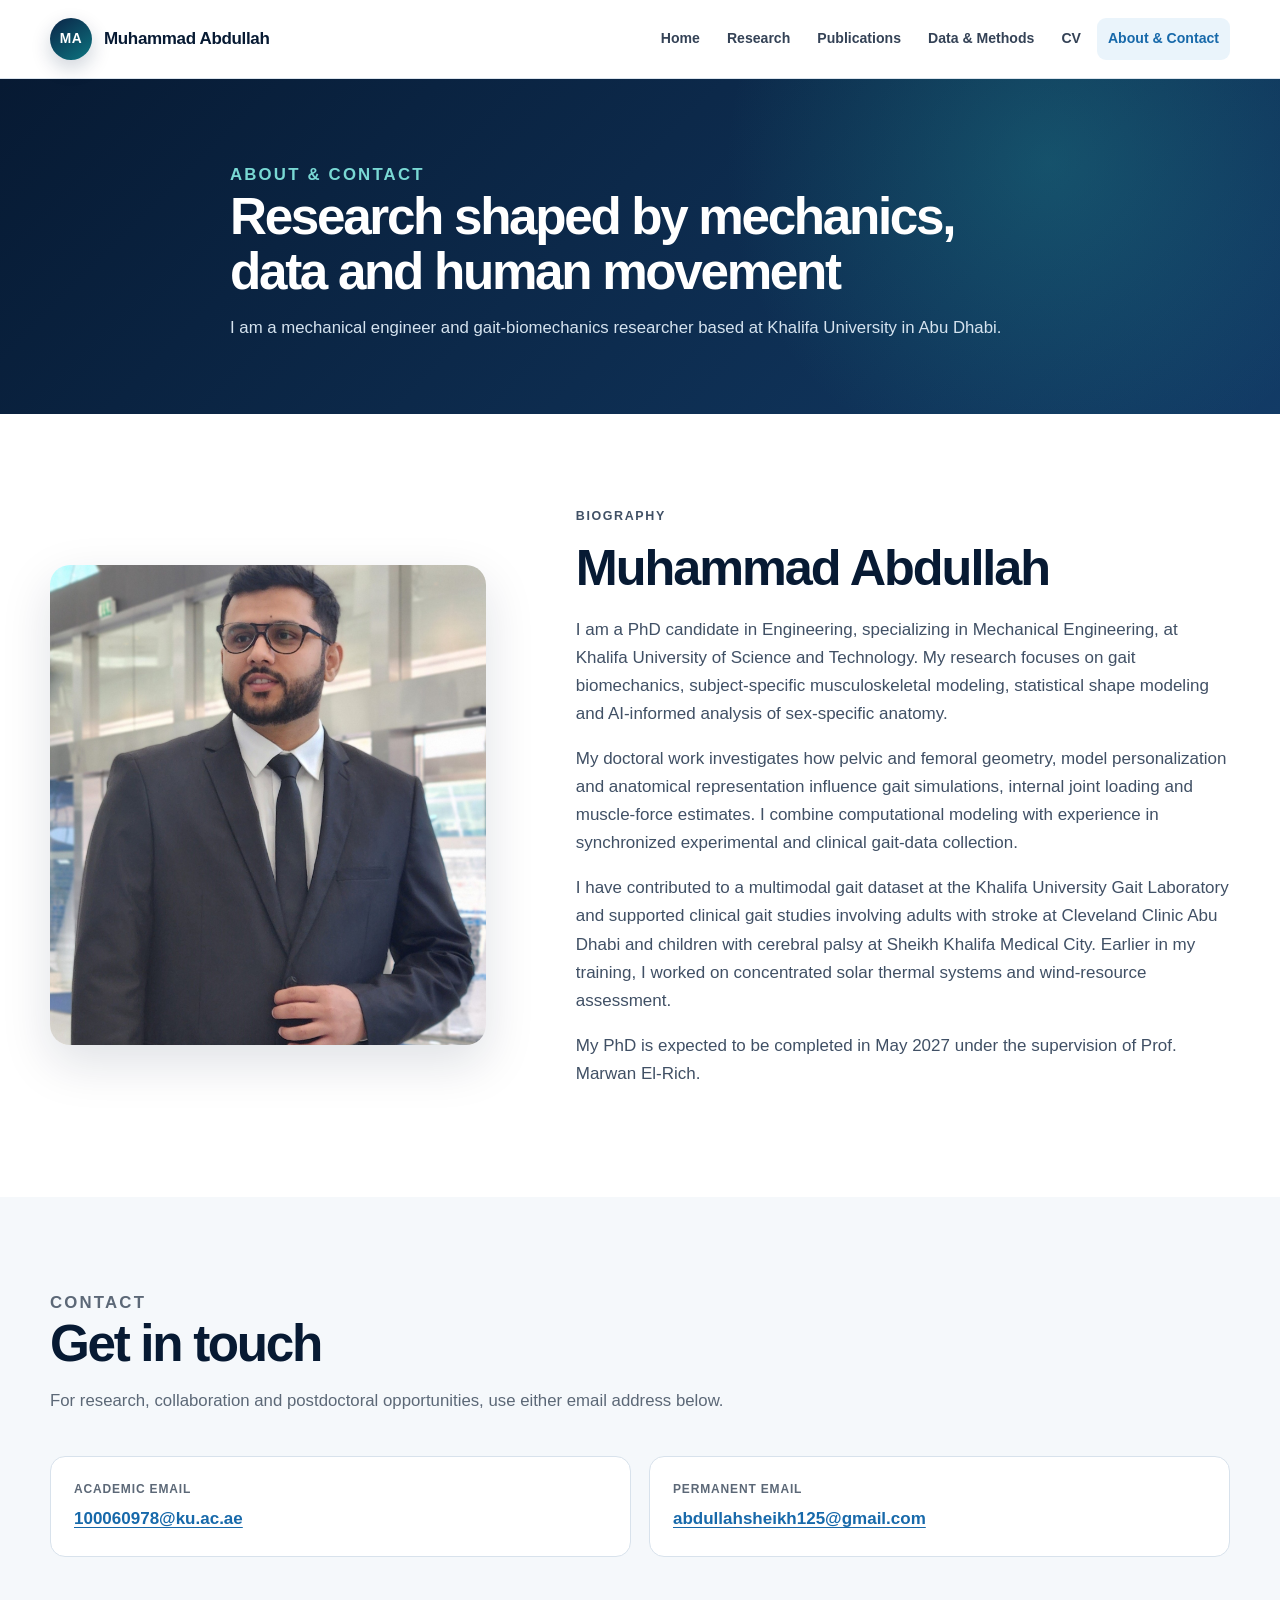
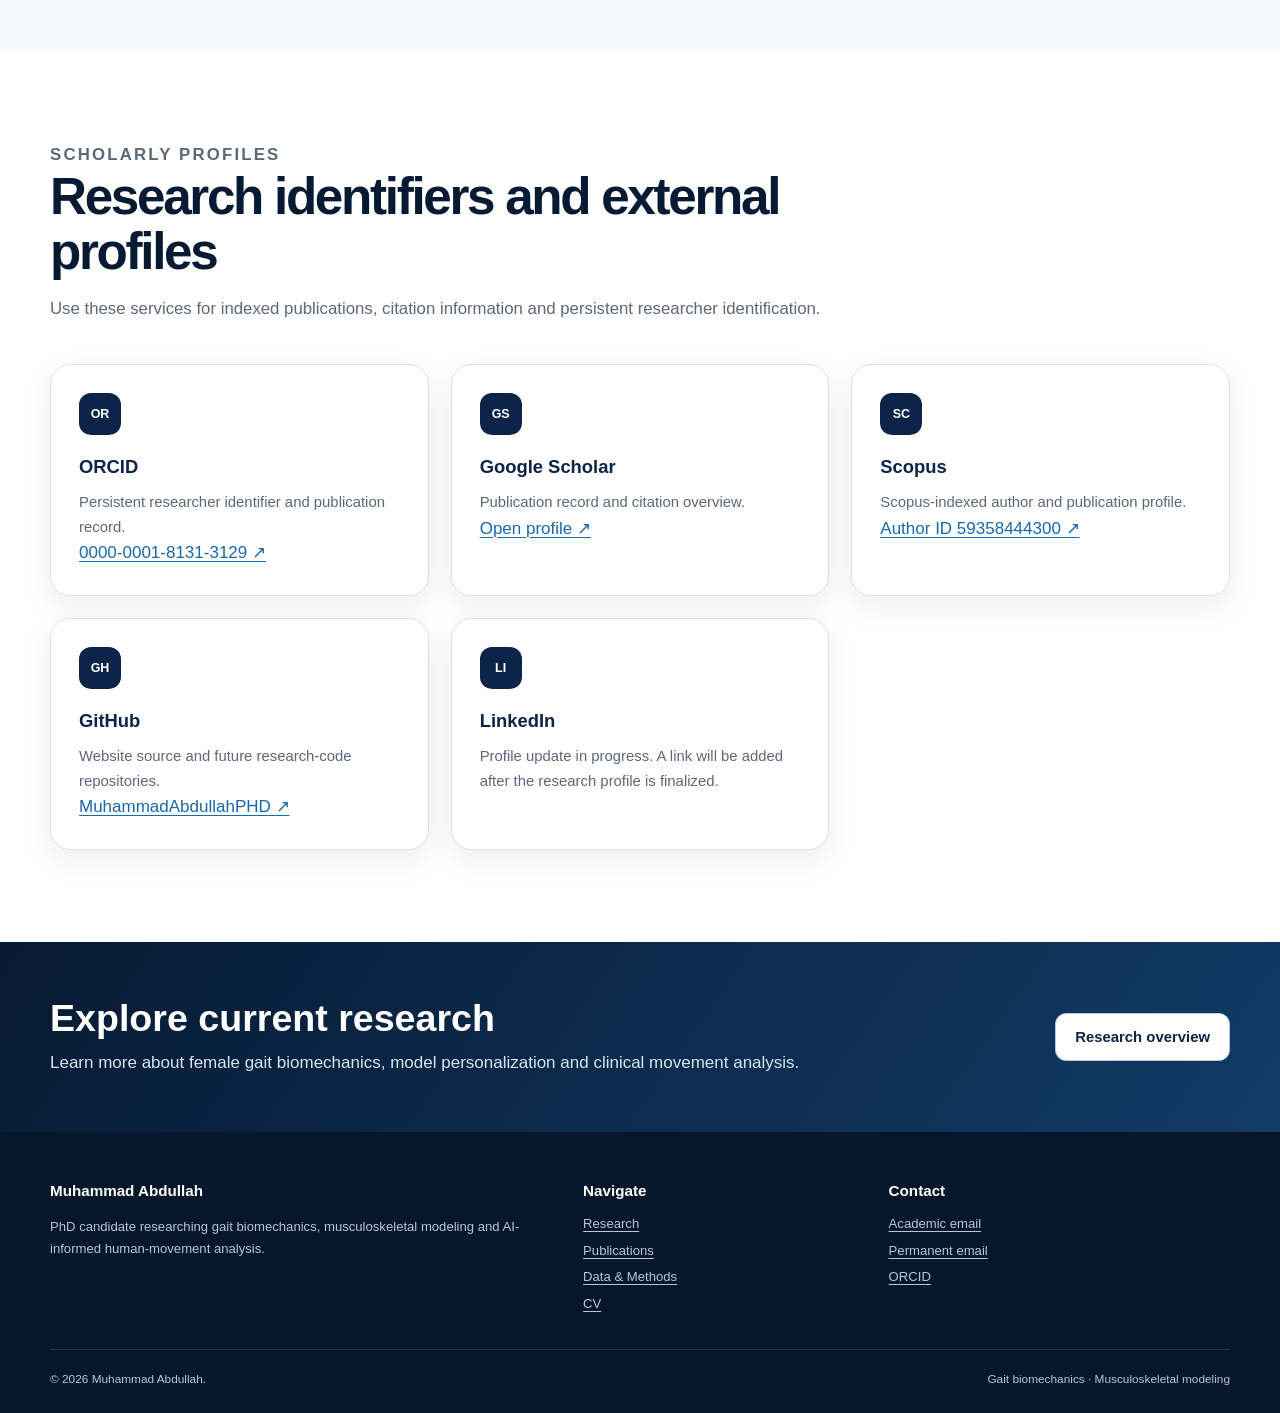
==== about.html @ 9fa355de "Publish academic website" ====
<!doctype html>
<html lang="en">
<head>
  <meta charset="utf-8">
  <meta name="viewport" content="width=device-width, initial-scale=1">
  <title>About &amp; Contact | Muhammad Abdullah</title>
  <meta name="description" content="Biography, scholarly profiles and contact information for Muhammad Abdullah, PhD candidate at Khalifa University.">
  <link rel="canonical" href="https://muhammadabdullahphd.github.io/about.html">
  <link rel="icon" href="assets/favicon.svg" type="image/svg+xml">
  <link rel="stylesheet" href="styles.css">
  <script src="script.js" defer></script>
</head>
<body>
  <a class="skip-link" href="#main-content">Skip to main content</a>
  <header class="site-header"><div class="container nav-wrap"><a class="brand" href="index.html" aria-label="Muhammad Abdullah home"><span class="brand-mark" aria-hidden="true">MA</span><span>Muhammad Abdullah</span></a><button class="nav-toggle" type="button" aria-expanded="false" aria-controls="primary-navigation" aria-label="Open navigation"><span></span><span></span><span></span></button><nav class="site-nav" id="primary-navigation" aria-label="Primary navigation"><ul><li><a href="index.html">Home</a></li><li><a href="research.html">Research</a></li><li><a href="publications.html">Publications</a></li><li><a href="data-methods.html">Data &amp; Methods</a></li><li><a href="cv.html">CV</a></li><li><a href="about.html" aria-current="page">About &amp; Contact</a></li></ul></nav></div></header>

  <main id="main-content">
    <section class="page-hero"><div class="container page-intro"><p class="eyebrow">About &amp; Contact</p><h1>Research shaped by mechanics, data and human movement</h1><p>I am a mechanical engineer and gait-biomechanics researcher based at Khalifa University in Abu Dhabi.</p></div></section>

    <section class="section">
      <div class="container about-band">
        <img src="assets/headshot.jpg" alt="Professional portrait of Muhammad Abdullah" width="1589" height="2048">
        <div>
          <p class="eyebrow">Biography</p>
          <h2>Muhammad Abdullah</h2>
          <p>I am a PhD candidate in Engineering, specializing in Mechanical Engineering, at Khalifa University of Science and Technology. My research focuses on gait biomechanics, subject-specific musculoskeletal modeling, statistical shape modeling and AI-informed analysis of sex-specific anatomy.</p>
          <p>My doctoral work investigates how pelvic and femoral geometry, model personalization and anatomical representation influence gait simulations, internal joint loading and muscle-force estimates. I combine computational modeling with experience in synchronized experimental and clinical gait-data collection.</p>
          <p>I have contributed to a multimodal gait dataset at the Khalifa University Gait Laboratory and supported clinical gait studies involving adults with stroke at Cleveland Clinic Abu Dhabi and children with cerebral palsy at Sheikh Khalifa Medical City. Earlier in my training, I worked on concentrated solar thermal systems and wind-resource assessment.</p>
          <p>My PhD is expected to be completed in May 2027 under the supervision of Prof. Marwan El-Rich.</p>
        </div>
      </div>
    </section>

    <section class="section alt" id="contact">
      <div class="container">
        <div class="section-heading"><p class="eyebrow">Contact</p><h2>Get in touch</h2><p>For research, collaboration and postdoctoral opportunities, use either email address below.</p></div>
        <div class="contact-grid">
          <div class="contact-card"><span>Academic email</span><a href="mailto:100060978@ku.ac.ae">100060978@ku.ac.ae</a></div>
          <div class="contact-card"><span>Permanent email</span><a href="mailto:abdullahsheikh125@gmail.com">abdullahsheikh125@gmail.com</a></div>
        </div>
      </div>
    </section>

    <section class="section" id="profiles">
      <div class="container">
        <div class="section-heading"><p class="eyebrow">Scholarly profiles</p><h2>Research identifiers and external profiles</h2><p>Use these services for indexed publications, citation information and persistent researcher identification.</p></div>
        <div class="grid-3">
          <article class="card"><span class="card-number" aria-hidden="true">OR</span><h3>ORCID</h3><p>Persistent researcher identifier and publication record.</p><a class="text-link" href="https://orcid.org/0000-0001-8131-3129" target="_blank" rel="noreferrer">0000-0001-8131-3129 <span aria-hidden="true">↗</span></a></article>
          <article class="card"><span class="card-number" aria-hidden="true">GS</span><h3>Google Scholar</h3><p>Publication record and citation overview.</p><a class="text-link" href="https://scholar.google.com/citations?user=oOQa2-QAAAAJ&amp;hl=en" target="_blank" rel="noreferrer">Open profile <span aria-hidden="true">↗</span></a></article>
          <article class="card"><span class="card-number" aria-hidden="true">SC</span><h3>Scopus</h3><p>Scopus-indexed author and publication profile.</p><a class="text-link" href="https://www.scopus.com/authid/detail.uri?authorId=59358444300" target="_blank" rel="noreferrer">Author ID 59358444300 <span aria-hidden="true">↗</span></a></article>
          <article class="card"><span class="card-number" aria-hidden="true">GH</span><h3>GitHub</h3><p>Website source and future research-code repositories.</p><a class="text-link" href="https://github.com/MuhammadAbdullahPHD" target="_blank" rel="noreferrer">MuhammadAbdullahPHD <span aria-hidden="true">↗</span></a></article>
          <article class="card"><span class="card-number" aria-hidden="true">LI</span><h3>LinkedIn</h3><p>Profile update in progress. A link will be added after the research profile is finalized.</p></article>
        </div>
      </div>
    </section>

    <section class="cta-band"><div class="container cta-inner"><div><h2>Explore current research</h2><p>Learn more about female gait biomechanics, model personalization and clinical movement analysis.</p></div><a class="button secondary" href="research.html">Research overview</a></div></section>
  </main>

  <footer class="site-footer"><div class="container"><div class="footer-grid"><div><h2>Muhammad Abdullah</h2><p>PhD candidate researching gait biomechanics, musculoskeletal modeling and AI-informed human-movement analysis.</p></div><div><h3>Navigate</h3><div class="footer-links"><a href="research.html">Research</a><a href="publications.html">Publications</a><a href="data-methods.html">Data &amp; Methods</a><a href="cv.html">CV</a></div></div><div><h3>Contact</h3><div class="footer-links"><a href="mailto:100060978@ku.ac.ae">Academic email</a><a href="mailto:abdullahsheikh125@gmail.com">Permanent email</a><a href="https://orcid.org/0000-0001-8131-3129" target="_blank" rel="noreferrer">ORCID</a></div></div></div><div class="footer-bottom"><p>© <span data-current-year></span> Muhammad Abdullah.</p><p>Gait biomechanics · Musculoskeletal modeling</p></div></div></footer>
</body>
</html>
---- styles.css ----
:root {
  --navy-950: #071a33;
  --navy-900: #0b2447;
  --navy-800: #123b66;
  --blue-700: #1769aa;
  --blue-600: #2580c3;
  --teal-700: #0d7580;
  --teal-500: #27a6a1;
  --ink: #1d2938;
  --muted: #5c6877;
  --line: #d8e2ec;
  --surface: #f5f8fb;
  --surface-strong: #eaf1f7;
  --white: #ffffff;
  --warm: #fbfaf7;
  --shadow-sm: 0 10px 30px rgba(7, 26, 51, 0.08);
  --shadow-md: 0 18px 50px rgba(7, 26, 51, 0.13);
  --radius-sm: 12px;
  --radius-md: 20px;
  --radius-lg: 30px;
  --content: 1180px;
}

* {
  box-sizing: border-box;
}

html {
  scroll-behavior: smooth;
}

body {
  margin: 0;
  color: var(--ink);
  background: var(--white);
  font-family: Inter, "Segoe UI", Roboto, Helvetica, Arial, sans-serif;
  font-size: 17px;
  line-height: 1.65;
  text-rendering: optimizeLegibility;
}

img {
  display: block;
  max-width: 100%;
}

a {
  color: var(--blue-700);
  text-decoration-thickness: 1px;
  text-underline-offset: 3px;
}

a:hover {
  color: var(--teal-700);
}

a:focus-visible,
button:focus-visible {
  outline: 3px solid #f0b429;
  outline-offset: 4px;
}

.skip-link {
  position: fixed;
  top: 8px;
  left: 12px;
  z-index: 999;
  padding: 10px 14px;
  color: var(--navy-950);
  background: var(--white);
  border: 2px solid var(--navy-900);
  border-radius: 8px;
  transform: translateY(-160%);
}

.skip-link:focus {
  transform: translateY(0);
}

.container {
  width: min(calc(100% - 40px), var(--content));
  margin-inline: auto;
}

.site-header {
  position: sticky;
  top: 0;
  z-index: 50;
  background: rgba(255, 255, 255, 0.94);
  border-bottom: 1px solid rgba(216, 226, 236, 0.9);
  backdrop-filter: blur(18px);
}

.nav-wrap {
  min-height: 78px;
  display: flex;
  align-items: center;
  justify-content: space-between;
  gap: 28px;
}

.brand {
  display: inline-flex;
  align-items: center;
  gap: 12px;
  color: var(--navy-950);
  text-decoration: none;
  font-weight: 760;
  letter-spacing: -0.02em;
  white-space: nowrap;
}

.brand-mark {
  width: 42px;
  height: 42px;
  display: grid;
  place-items: center;
  color: var(--white);
  background: linear-gradient(145deg, var(--navy-900), var(--teal-700));
  border-radius: 50%;
  font-size: 0.86rem;
  font-weight: 800;
  letter-spacing: 0.04em;
  box-shadow: 0 8px 20px rgba(11, 36, 71, 0.2);
}

.site-nav ul {
  margin: 0;
  padding: 0;
  display: flex;
  align-items: center;
  gap: 5px;
  list-style: none;
}

.site-nav a {
  display: block;
  padding: 9px 11px;
  color: #344256;
  border-radius: 9px;
  text-decoration: none;
  font-size: 0.88rem;
  font-weight: 650;
}

.site-nav a:hover {
  color: var(--navy-900);
  background: var(--surface);
}

.site-nav a[aria-current="page"] {
  color: var(--blue-700);
  background: #eaf4fb;
}

.nav-toggle {
  display: none;
  width: 44px;
  height: 44px;
  padding: 10px;
  background: var(--white);
  border: 1px solid var(--line);
  border-radius: 10px;
  cursor: pointer;
}

.nav-toggle span {
  display: block;
  height: 2px;
  margin: 5px 0;
  background: var(--navy-900);
  border-radius: 2px;
}

.hero {
  position: relative;
  overflow: hidden;
  padding: 92px 0 86px;
  background:
    radial-gradient(circle at 92% 8%, rgba(39, 166, 161, 0.16), transparent 34%),
    linear-gradient(180deg, #fbfdff 0%, #f3f7fb 100%);
}

.hero::before {
  content: "";
  position: absolute;
  width: 460px;
  height: 460px;
  left: -280px;
  bottom: -280px;
  border: 72px solid rgba(23, 105, 170, 0.05);
  border-radius: 50%;
}

.hero-grid {
  position: relative;
  display: grid;
  grid-template-columns: minmax(0, 1.18fr) minmax(310px, 0.82fr);
  align-items: center;
  gap: clamp(50px, 7vw, 94px);
}

.eyebrow {
  margin: 0 0 13px;
  color: var(--teal-700);
  font-size: 0.78rem;
  font-weight: 800;
  letter-spacing: 0.13em;
  text-transform: uppercase;
}

.hero h1 {
  margin: 0;
  color: var(--navy-950);
  font-size: clamp(3.2rem, 6vw, 5.55rem);
  line-height: 0.98;
  letter-spacing: -0.06em;
}

.hero-role {
  max-width: 720px;
  margin: 24px 0 12px;
  color: var(--navy-800);
  font-size: clamp(1.35rem, 2.5vw, 2rem);
  font-weight: 720;
  line-height: 1.25;
  letter-spacing: -0.025em;
}

.hero-affiliation {
  margin: 0 0 28px;
  color: var(--muted);
  font-weight: 580;
}

.hero-statement {
  max-width: 720px;
  margin: 0 0 32px;
  color: #334155;
  font-size: 1.08rem;
}

.button-row {
  display: flex;
  flex-wrap: wrap;
  gap: 12px;
}

.button {
  display: inline-flex;
  min-height: 48px;
  align-items: center;
  justify-content: center;
  gap: 8px;
  padding: 11px 19px;
  color: var(--white);
  background: var(--navy-900);
  border: 1px solid var(--navy-900);
  border-radius: 11px;
  text-decoration: none;
  font-size: 0.93rem;
  font-weight: 720;
  transition: transform 160ms ease, box-shadow 160ms ease, background 160ms ease;
}

.button:hover {
  color: var(--white);
  background: var(--blue-700);
  box-shadow: 0 9px 22px rgba(23, 105, 170, 0.2);
  transform: translateY(-1px);
}

.button.secondary {
  color: var(--navy-900);
  background: var(--white);
  border-color: #b8c8d8;
}

.button.secondary:hover {
  color: var(--blue-700);
  background: #f8fbfe;
}

.button[aria-disabled="true"] {
  color: #64748b;
  background: #edf2f7;
  border-color: #d8e2ec;
  cursor: not-allowed;
  box-shadow: none;
  transform: none;
}

.hero-photo-wrap {
  position: relative;
  max-width: 410px;
  justify-self: end;
}

.hero-photo-wrap::before {
  content: "";
  position: absolute;
  inset: 28px -24px -24px 28px;
  background: linear-gradient(150deg, var(--blue-700), var(--teal-500));
  border-radius: var(--radius-lg);
  opacity: 0.14;
}

.hero-photo {
  position: relative;
  width: 100%;
  aspect-ratio: 4 / 5;
  object-fit: cover;
  object-position: 50% 18%;
  border: 8px solid var(--white);
  border-radius: var(--radius-lg);
  box-shadow: var(--shadow-md);
}

.photo-label {
  position: absolute;
  right: -8px;
  bottom: 24px;
  padding: 11px 15px;
  color: var(--navy-900);
  background: rgba(255, 255, 255, 0.94);
  border: 1px solid var(--line);
  border-radius: 12px;
  box-shadow: var(--shadow-sm);
  font-size: 0.78rem;
  font-weight: 750;
}

.quick-links {
  padding: 21px 0;
  background: var(--navy-950);
}

.quick-links-inner {
  display: flex;
  flex-wrap: wrap;
  align-items: center;
  justify-content: center;
  gap: 10px 24px;
}

.quick-links a {
  color: #e8f4fb;
  text-decoration: none;
  font-size: 0.86rem;
  font-weight: 680;
}

.quick-links a:hover {
  color: #78ddd7;
}

.section {
  padding: 92px 0;
}

.section.compact {
  padding: 68px 0;
}

.section.alt {
  background: var(--surface);
}

.section.warm {
  background: var(--warm);
}

.section-heading {
  max-width: 780px;
  margin-bottom: 42px;
}

.section-heading.centered {
  margin-inline: auto;
  text-align: center;
}

.section-heading h2,
.page-intro h1 {
  margin: 0 0 15px;
  color: var(--navy-950);
  font-size: clamp(2.1rem, 4vw, 3.45rem);
  line-height: 1.08;
  letter-spacing: -0.045em;
}

.section-heading p,
.page-intro p {
  margin: 0;
  color: var(--muted);
  font-size: 1.05rem;
}

.grid-3 {
  display: grid;
  grid-template-columns: repeat(3, minmax(0, 1fr));
  gap: 22px;
}

.grid-2 {
  display: grid;
  grid-template-columns: repeat(2, minmax(0, 1fr));
  gap: 26px;
}

.card {
  padding: 28px;
  background: var(--white);
  border: 1px solid var(--line);
  border-radius: var(--radius-md);
  box-shadow: var(--shadow-sm);
}

.card-number {
  width: 42px;
  height: 42px;
  display: grid;
  place-items: center;
  margin-bottom: 20px;
  color: var(--white);
  background: var(--navy-900);
  border-radius: 12px;
  font-size: 0.78rem;
  font-weight: 820;
}

.card h3 {
  margin: 0 0 10px;
  color: var(--navy-900);
  font-size: 1.15rem;
  line-height: 1.35;
}

.card p {
  margin: 0;
  color: var(--muted);
  font-size: 0.93rem;
}

.feature-card {
  overflow: hidden;
  padding: 0;
}

.feature-content {
  padding: 25px 27px 29px;
}

.research-placeholder {
  position: relative;
  min-height: 220px;
  overflow: hidden;
  display: flex;
  align-items: flex-end;
  padding: 24px;
  color: var(--white);
  background:
    radial-gradient(circle at 24% 30%, rgba(95, 230, 215, 0.38), transparent 18%),
    radial-gradient(circle at 76% 64%, rgba(88, 151, 213, 0.32), transparent 22%),
    linear-gradient(135deg, var(--navy-950), var(--navy-800));
}

.research-placeholder::before,
.research-placeholder::after {
  content: "";
  position: absolute;
  border: 1px solid rgba(255, 255, 255, 0.18);
  border-radius: 50%;
}

.research-placeholder::before {
  width: 170px;
  height: 170px;
  top: -48px;
  right: -24px;
  box-shadow: 0 0 0 28px rgba(255, 255, 255, 0.025), 0 0 0 58px rgba(255, 255, 255, 0.018);
}

.research-placeholder::after {
  width: 92px;
  height: 92px;
  left: 34px;
  bottom: 42px;
  transform: rotate(24deg);
  border-radius: 32% 68% 48% 52%;
}

.placeholder-label {
  position: relative;
  z-index: 1;
  max-width: 250px;
  font-size: 0.75rem;
  font-weight: 780;
  letter-spacing: 0.08em;
  text-transform: uppercase;
}

.meta {
  margin: 0 0 8px;
  color: var(--teal-700);
  font-size: 0.74rem;
  font-weight: 800;
  letter-spacing: 0.08em;
  text-transform: uppercase;
}

.feature-card h3 {
  margin-bottom: 12px;
}

.feature-card .text-link {
  display: inline-block;
  margin-top: 18px;
  font-size: 0.88rem;
  font-weight: 720;
}

.about-band {
  display: grid;
  grid-template-columns: 0.8fr 1.2fr;
  align-items: center;
  gap: clamp(38px, 7vw, 90px);
}

.about-band img {
  width: 100%;
  max-height: 480px;
  object-fit: cover;
  object-position: 50% 18%;
  border-radius: var(--radius-md);
  box-shadow: var(--shadow-md);
}

.about-band h2 {
  margin: 0 0 20px;
  color: var(--navy-950);
  font-size: clamp(2rem, 4vw, 3.15rem);
  line-height: 1.12;
  letter-spacing: -0.04em;
}

.about-band p {
  color: #405065;
}

.page-hero {
  position: relative;
  overflow: hidden;
  padding: 82px 0 72px;
  color: var(--white);
  background:
    radial-gradient(circle at 82% 25%, rgba(39, 166, 161, 0.28), transparent 30%),
    linear-gradient(135deg, var(--navy-950), var(--navy-800));
}

.page-intro {
  max-width: 820px;
}

.page-intro .eyebrow {
  color: #79d9d4;
}

.page-intro h1 {
  color: var(--white);
}

.page-intro p {
  color: #d5e3ef;
}

.content-grid {
  display: grid;
  grid-template-columns: minmax(0, 0.34fr) minmax(0, 0.66fr);
  gap: clamp(40px, 7vw, 88px);
}

.content-aside {
  align-self: start;
  position: sticky;
  top: 112px;
  padding: 24px;
  background: var(--surface);
  border: 1px solid var(--line);
  border-radius: var(--radius-md);
}

.content-aside h2 {
  margin: 0 0 12px;
  color: var(--navy-900);
  font-size: 1rem;
}

.content-aside ul {
  margin: 0;
  padding-left: 18px;
}

.content-aside li + li {
  margin-top: 7px;
}

.content-aside a {
  font-size: 0.88rem;
  text-decoration: none;
}

.prose-section {
  scroll-margin-top: 110px;
}

.prose-section + .prose-section {
  margin-top: 68px;
  padding-top: 64px;
  border-top: 1px solid var(--line);
}

.prose-section h2 {
  margin: 0 0 17px;
  color: var(--navy-950);
  font-size: clamp(1.65rem, 3vw, 2.35rem);
  line-height: 1.18;
  letter-spacing: -0.035em;
}

.prose-section h3 {
  margin: 32px 0 10px;
  color: var(--navy-800);
  font-size: 1.18rem;
}

.prose-section p {
  color: #405065;
}

.prose-section .lead {
  color: #2f4054;
  font-size: 1.08rem;
}

.project-panel {
  display: grid;
  grid-template-columns: minmax(210px, 0.34fr) minmax(0, 0.66fr);
  gap: 26px;
  margin-top: 26px;
  padding: 24px;
  background: var(--white);
  border: 1px solid var(--line);
  border-radius: var(--radius-md);
  box-shadow: var(--shadow-sm);
}

.project-panel .research-placeholder {
  min-height: 205px;
  border-radius: 14px;
}

.project-panel h3 {
  margin-top: 0;
}

.fact-list {
  display: grid;
  grid-template-columns: repeat(3, minmax(0, 1fr));
  gap: 15px;
  margin: 30px 0;
}

.fact {
  padding: 21px;
  background: var(--surface);
  border: 1px solid var(--line);
  border-radius: 14px;
}

.fact strong {
  display: block;
  color: var(--navy-900);
  font-size: 1.55rem;
  line-height: 1.15;
}

.fact span {
  color: var(--muted);
  font-size: 0.82rem;
}

.tag-list {
  display: flex;
  flex-wrap: wrap;
  gap: 9px;
  margin-top: 18px;
}

.tag {
  display: inline-flex;
  padding: 6px 10px;
  color: var(--navy-800);
  background: #edf5fa;
  border: 1px solid #cee0ec;
  border-radius: 999px;
  font-size: 0.76rem;
  font-weight: 680;
}

.filters {
  display: flex;
  flex-wrap: wrap;
  gap: 9px;
  margin: 0 0 32px;
}

.filter-button {
  padding: 9px 14px;
  color: var(--navy-800);
  background: var(--white);
  border: 1px solid #bfcfdd;
  border-radius: 999px;
  font: inherit;
  font-size: 0.82rem;
  font-weight: 700;
  cursor: pointer;
}

.filter-button:hover,
.filter-button.active {
  color: var(--white);
  background: var(--navy-900);
  border-color: var(--navy-900);
}

.publication-list {
  display: grid;
  gap: 17px;
}

.publication-item {
  padding: 23px 25px;
  background: var(--white);
  border: 1px solid var(--line);
  border-left: 4px solid var(--blue-700);
  border-radius: 12px;
}

.publication-item[hidden] {
  display: none;
}

.publication-item h2,
.publication-item h3 {
  margin: 0 0 8px;
  color: var(--navy-900);
  font-size: 1.02rem;
  line-height: 1.45;
}

.publication-item p {
  margin: 5px 0;
  color: var(--muted);
  font-size: 0.88rem;
}

.publication-item .authors {
  color: #344256;
}

.author-self {
  color: var(--navy-900);
  text-decoration: underline;
  text-decoration-color: var(--teal-500);
  text-decoration-thickness: 2px;
  text-underline-offset: 3px;
}

.pub-actions {
  display: flex;
  flex-wrap: wrap;
  gap: 10px;
  margin-top: 11px;
}

.pub-actions a,
.pub-label {
  display: inline-flex;
  padding: 5px 9px;
  color: var(--blue-700);
  background: #eef6fb;
  border-radius: 7px;
  text-decoration: none;
  font-size: 0.74rem;
  font-weight: 760;
}

.pub-label {
  color: var(--teal-700);
  background: #eaf7f5;
}

.stack-grid {
  display: grid;
  grid-template-columns: repeat(3, minmax(0, 1fr));
  gap: 18px;
}

.stack-card {
  padding: 24px;
  background: var(--white);
  border: 1px solid var(--line);
  border-radius: 16px;
}

.stack-card h3 {
  margin: 0 0 12px;
  color: var(--navy-900);
  font-size: 1rem;
}

.stack-card ul {
  margin: 0;
  padding-left: 18px;
  color: var(--muted);
  font-size: 0.88rem;
}

.timeline {
  position: relative;
  margin-top: 34px;
  padding-left: 30px;
}

.timeline::before {
  content: "";
  position: absolute;
  left: 7px;
  top: 8px;
  bottom: 8px;
  width: 2px;
  background: #c7d8e6;
}

.timeline-item {
  position: relative;
  padding: 0 0 34px;
}

.timeline-item:last-child {
  padding-bottom: 0;
}

.timeline-item::before {
  content: "";
  position: absolute;
  top: 7px;
  left: -30px;
  width: 12px;
  height: 12px;
  background: var(--teal-500);
  border: 4px solid var(--white);
  border-radius: 50%;
  box-shadow: 0 0 0 1px #9ab7c9;
}

.timeline-item h3 {
  margin: 0 0 4px;
  color: var(--navy-900);
  font-size: 1.02rem;
}

.timeline-item .date {
  margin: 0 0 8px;
  color: var(--teal-700);
  font-size: 0.8rem;
  font-weight: 760;
}

.timeline-item p {
  margin: 0;
  color: var(--muted);
  font-size: 0.9rem;
}

.notice {
  padding: 22px 24px;
  color: #31465a;
  background: #eef7fa;
  border: 1px solid #c9e1e5;
  border-radius: 14px;
}

.notice strong {
  color: var(--navy-900);
}

.contact-grid {
  display: grid;
  grid-template-columns: repeat(2, minmax(0, 1fr));
  gap: 18px;
}

.contact-card {
  padding: 23px;
  background: var(--white);
  border: 1px solid var(--line);
  border-radius: 15px;
}

.contact-card span {
  display: block;
  margin-bottom: 5px;
  color: var(--muted);
  font-size: 0.75rem;
  font-weight: 780;
  letter-spacing: 0.07em;
  text-transform: uppercase;
}

.contact-card a {
  overflow-wrap: anywhere;
  font-weight: 680;
}

.cta-band {
  padding: 55px 0;
  color: var(--white);
  background: linear-gradient(125deg, var(--navy-950), var(--navy-800));
}

.cta-inner {
  display: flex;
  align-items: center;
  justify-content: space-between;
  gap: 30px;
}

.cta-inner h2 {
  margin: 0 0 8px;
  font-size: clamp(1.55rem, 3vw, 2.35rem);
  line-height: 1.16;
}

.cta-inner p {
  margin: 0;
  color: #d6e5f1;
}

.cta-inner .button.secondary {
  flex-shrink: 0;
}

.site-footer {
  padding: 46px 0 24px;
  color: #b9c7d5;
  background: #06162b;
}

.footer-grid {
  display: grid;
  grid-template-columns: 1.3fr 0.7fr 0.9fr;
  gap: 40px;
}

.site-footer h2,
.site-footer h3 {
  margin: 0 0 10px;
  color: var(--white);
  font-size: 0.95rem;
}

.site-footer p,
.site-footer a {
  color: #b9c7d5;
  font-size: 0.82rem;
}

.site-footer a:hover {
  color: #75ddd6;
}

.footer-links {
  display: grid;
  gap: 5px;
}

.footer-bottom {
  margin-top: 34px;
  padding-top: 20px;
  display: flex;
  justify-content: space-between;
  gap: 20px;
  border-top: 1px solid rgba(255, 255, 255, 0.12);
}

.footer-bottom p {
  margin: 0;
  font-size: 0.74rem;
}

@media (max-width: 980px) {
  .grid-3,
  .stack-grid {
    grid-template-columns: repeat(2, minmax(0, 1fr));
  }

  .hero-grid {
    grid-template-columns: minmax(0, 1fr) 330px;
    gap: 45px;
  }

  .site-nav a {
    padding-inline: 7px;
    font-size: 0.8rem;
  }

  .brand {
    font-size: 0.9rem;
  }

  .project-panel {
    grid-template-columns: 1fr;
  }
}

@media (max-width: 820px) {
  body {
    font-size: 16px;
  }

  .nav-wrap {
    min-height: 68px;
  }

  .nav-toggle {
    display: block;
  }

  .site-nav {
    position: absolute;
    top: 68px;
    left: 0;
    right: 0;
    display: none;
    padding: 12px 20px 20px;
    background: var(--white);
    border-bottom: 1px solid var(--line);
    box-shadow: 0 16px 30px rgba(7, 26, 51, 0.1);
  }

  .site-nav.open {
    display: block;
  }

  .site-nav ul {
    display: grid;
    gap: 3px;
  }

  .site-nav a {
    padding: 10px 12px;
    font-size: 0.9rem;
  }

  .hero {
    padding: 62px 0 70px;
  }

  .hero-grid,
  .about-band,
  .content-grid {
    grid-template-columns: 1fr;
  }

  .hero-photo-wrap {
    width: min(100%, 390px);
    justify-self: start;
  }

  .hero-photo-wrap::before {
    inset: 20px -14px -17px 21px;
  }

  .content-aside {
    position: static;
  }

  .about-band img {
    max-width: 440px;
  }

  .footer-grid {
    grid-template-columns: 1fr 1fr;
  }
}

@media (max-width: 620px) {
  .container {
    width: min(calc(100% - 30px), var(--content));
  }

  .brand span:last-child {
    display: none;
  }

  .hero h1 {
    font-size: clamp(2.85rem, 16vw, 4.1rem);
  }

  .hero-role {
    font-size: 1.35rem;
  }

  .section {
    padding: 70px 0;
  }

  .page-hero {
    padding: 60px 0 54px;
  }

  .grid-3,
  .grid-2,
  .stack-grid,
  .fact-list,
  .contact-grid,
  .footer-grid {
    grid-template-columns: 1fr;
  }

  .button-row,
  .button {
    width: 100%;
  }

  .cta-inner,
  .footer-bottom {
    align-items: flex-start;
    flex-direction: column;
  }

  .cta-inner .button.secondary {
    width: 100%;
  }

  .photo-label {
    right: 8px;
  }
}

@media (prefers-reduced-motion: reduce) {
  html {
    scroll-behavior: auto;
  }

  *,
  *::before,
  *::after {
    scroll-behavior: auto !important;
    transition-duration: 0.01ms !important;
  }
}

@media print {
  .site-header,
  .quick-links,
  .cta-band,
  .site-footer,
  .filters,
  .nav-toggle {
    display: none !important;
  }

  body {
    color: #000;
    font-size: 11pt;
  }

  .section,
  .page-hero {
    padding: 24px 0;
    color: #000;
    background: #fff;
  }

  .page-intro h1,
  .page-intro p {
    color: #000;
  }

  .card,
  .publication-item,
  .project-panel {
    box-shadow: none;
    break-inside: avoid;
  }
}
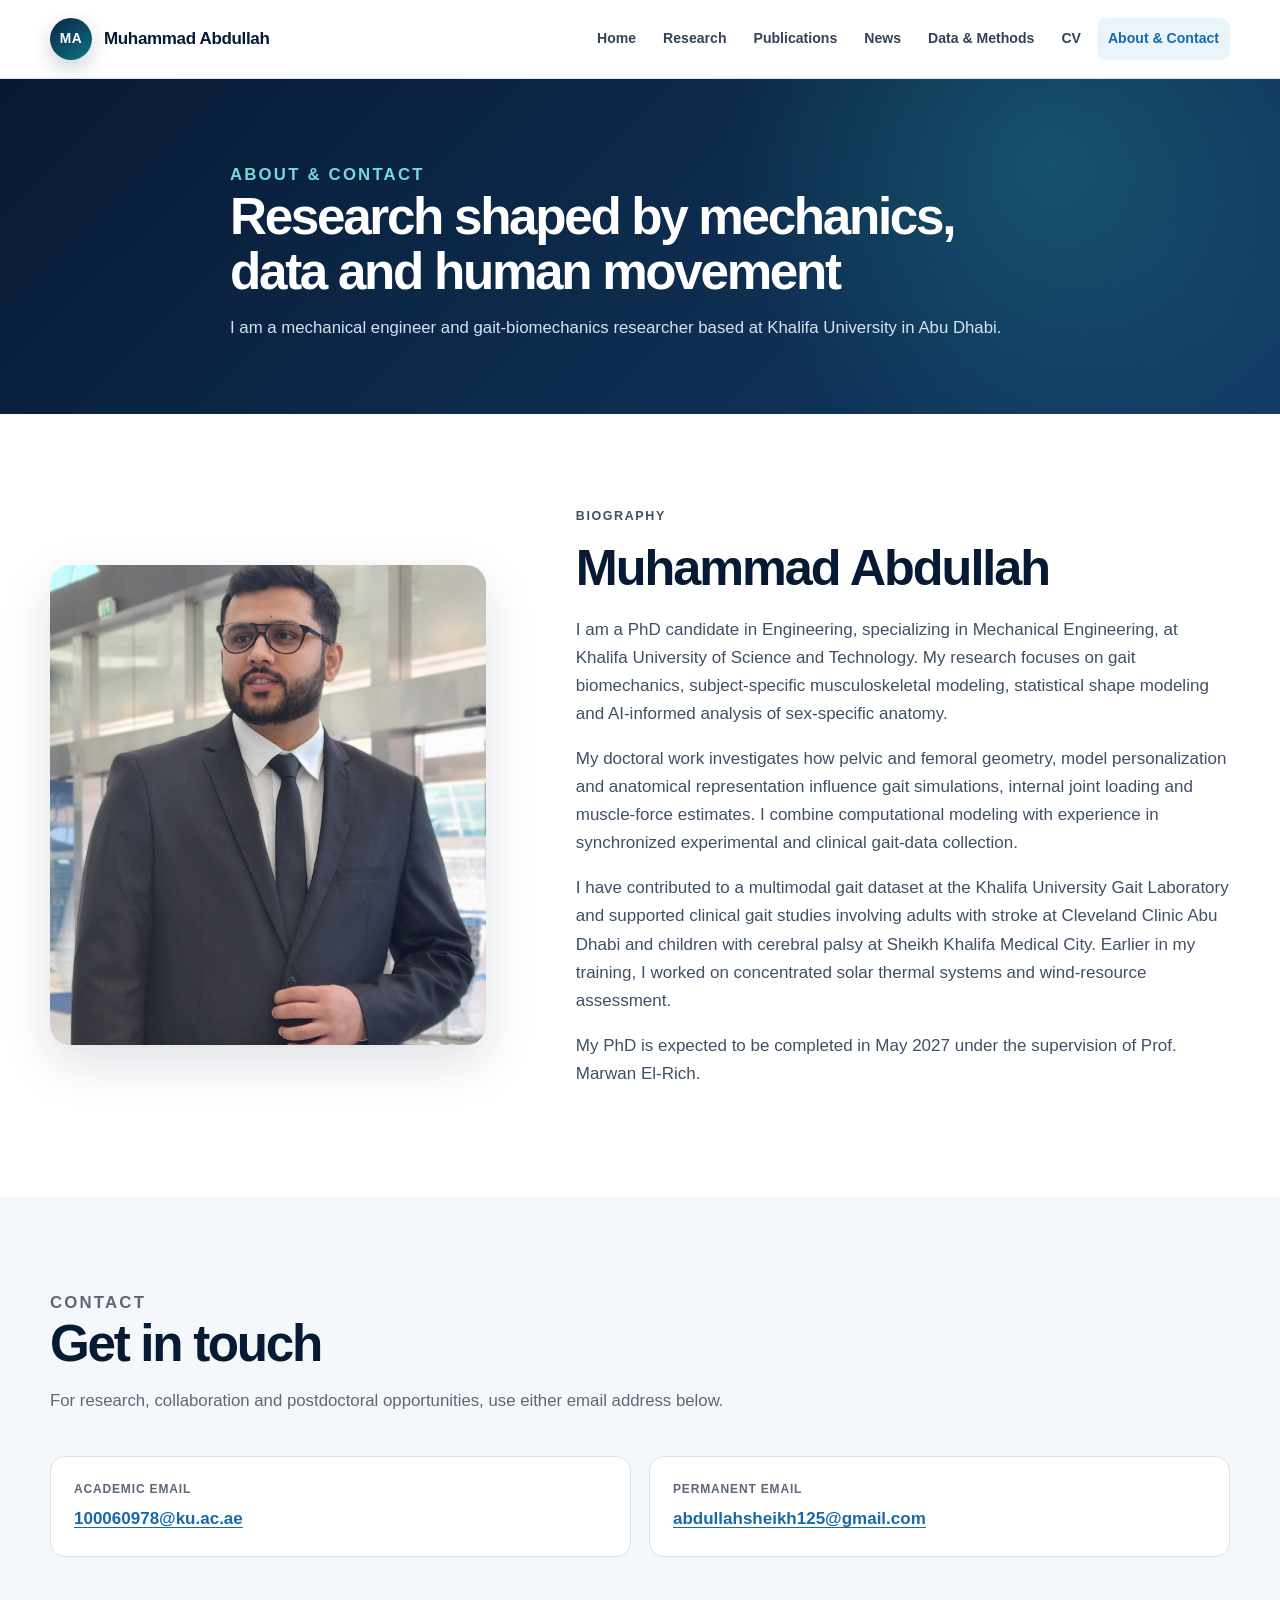
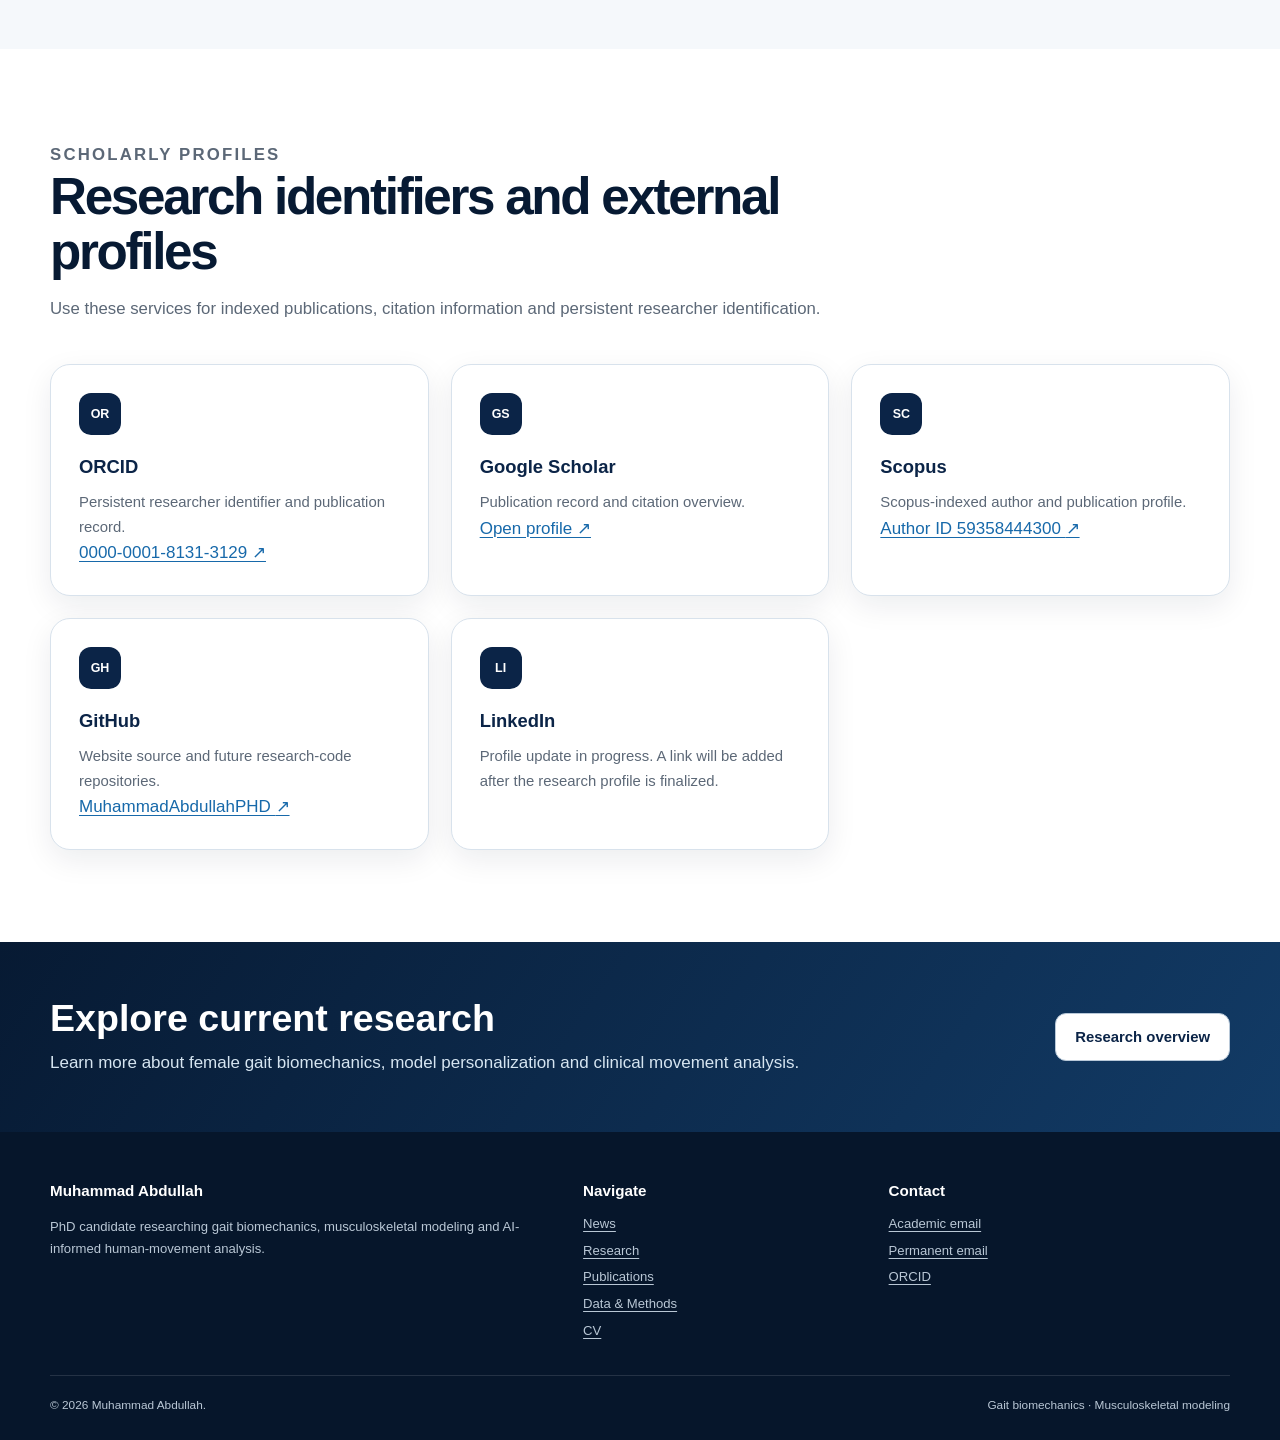
==== commit 43e95a02: "Add research news page and homepage latest update" ====
--- a/about.html
+++ b/about.html
@@ -12,7 +12,8 @@
 </head>
 <body>
   <a class="skip-link" href="#main-content">Skip to main content</a>
-  <header class="site-header"><div class="container nav-wrap"><a class="brand" href="index.html" aria-label="Muhammad Abdullah home"><span class="brand-mark" aria-hidden="true">MA</span><span>Muhammad Abdullah</span></a><button class="nav-toggle" type="button" aria-expanded="false" aria-controls="primary-navigation" aria-label="Open navigation"><span></span><span></span><span></span></button><nav class="site-nav" id="primary-navigation" aria-label="Primary navigation"><ul><li><a href="index.html">Home</a></li><li><a href="research.html">Research</a></li><li><a href="publications.html">Publications</a></li><li><a href="data-methods.html">Data &amp; Methods</a></li><li><a href="cv.html">CV</a></li><li><a href="about.html" aria-current="page">About &amp; Contact</a></li></ul></nav></div></header>
+  <header class="site-header"><div class="container nav-wrap"><a class="brand" href="index.html" aria-label="Muhammad Abdullah home"><span class="brand-mark" aria-hidden="true">MA</span><span>Muhammad Abdullah</span></a><button class="nav-toggle" type="button" aria-expanded="false" aria-controls="primary-navigation" aria-label="Open navigation"><span></span><span></span><span></span></button><nav class="site-nav" id="primary-navigation" aria-label="Primary navigation"><ul><li><a href="index.html">Home</a></li><li><a href="research.html">Research</a></li><li><a href="publications.html">Publications</a></li>
+          <li><a href="news.html">News</a></li><li><a href="data-methods.html">Data &amp; Methods</a></li><li><a href="cv.html">CV</a></li><li><a href="about.html" aria-current="page">About &amp; Contact</a></li></ul></nav></div></header>
 
   <main id="main-content">
     <section class="page-hero"><div class="container page-intro"><p class="eyebrow">About &amp; Contact</p><h1>Research shaped by mechanics, data and human movement</h1><p>I am a mechanical engineer and gait-biomechanics researcher based at Khalifa University in Abu Dhabi.</p></div></section>
@@ -57,6 +58,6 @@
     <section class="cta-band"><div class="container cta-inner"><div><h2>Explore current research</h2><p>Learn more about female gait biomechanics, model personalization and clinical movement analysis.</p></div><a class="button secondary" href="research.html">Research overview</a></div></section>
   </main>
 
-  <footer class="site-footer"><div class="container"><div class="footer-grid"><div><h2>Muhammad Abdullah</h2><p>PhD candidate researching gait biomechanics, musculoskeletal modeling and AI-informed human-movement analysis.</p></div><div><h3>Navigate</h3><div class="footer-links"><a href="research.html">Research</a><a href="publications.html">Publications</a><a href="data-methods.html">Data &amp; Methods</a><a href="cv.html">CV</a></div></div><div><h3>Contact</h3><div class="footer-links"><a href="mailto:100060978@ku.ac.ae">Academic email</a><a href="mailto:abdullahsheikh125@gmail.com">Permanent email</a><a href="https://orcid.org/0000-0001-8131-3129" target="_blank" rel="noreferrer">ORCID</a></div></div></div><div class="footer-bottom"><p>© <span data-current-year></span> Muhammad Abdullah.</p><p>Gait biomechanics · Musculoskeletal modeling</p></div></div></footer>
+  <footer class="site-footer"><div class="container"><div class="footer-grid"><div><h2>Muhammad Abdullah</h2><p>PhD candidate researching gait biomechanics, musculoskeletal modeling and AI-informed human-movement analysis.</p></div><div><h3>Navigate</h3><div class="footer-links"><a href="news.html">News</a><a href="research.html">Research</a><a href="publications.html">Publications</a><a href="data-methods.html">Data &amp; Methods</a><a href="cv.html">CV</a></div></div><div><h3>Contact</h3><div class="footer-links"><a href="mailto:100060978@ku.ac.ae">Academic email</a><a href="mailto:abdullahsheikh125@gmail.com">Permanent email</a><a href="https://orcid.org/0000-0001-8131-3129" target="_blank" rel="noreferrer">ORCID</a></div></div></div><div class="footer-bottom"><p>© <span data-current-year></span> Muhammad Abdullah.</p><p>Gait biomechanics · Musculoskeletal modeling</p></div></div></footer>
 </body>
 </html>
--- a/styles.css
+++ b/styles.css
@@ -175,29 +175,43 @@
 .hero {
   position: relative;
   overflow: hidden;
-  padding: 92px 0 86px;
+  padding: clamp(68px, 7vw, 104px) 0;
   background:
-    radial-gradient(circle at 92% 8%, rgba(39, 166, 161, 0.16), transparent 34%),
-    linear-gradient(180deg, #fbfdff 0%, #f3f7fb 100%);
+    radial-gradient(circle at 88% 10%, rgba(39, 166, 161, 0.24), transparent 32%),
+    radial-gradient(circle at 8% 94%, rgba(37, 128, 195, 0.23), transparent 35%),
+    linear-gradient(135deg, #06162b 0%, #0b2447 56%, #123b66 100%);
 }
 
 .hero::before {
   content: "";
   position: absolute;
-  width: 460px;
-  height: 460px;
-  left: -280px;
-  bottom: -280px;
-  border: 72px solid rgba(23, 105, 170, 0.05);
+  width: 520px;
+  height: 520px;
+  right: -250px;
+  top: -300px;
+  border: 74px solid rgba(255, 255, 255, 0.045);
   border-radius: 50%;
 }
 
 .hero-grid {
   position: relative;
   display: grid;
-  grid-template-columns: minmax(0, 1.18fr) minmax(310px, 0.82fr);
+  z-index: 1;
+  grid-template-columns: minmax(0, 1.18fr) minmax(330px, 0.82fr);
   align-items: center;
-  gap: clamp(50px, 7vw, 94px);
+  gap: clamp(54px, 7vw, 92px);
+}
+
+.hero-copy {
+  position: relative;
+  min-width: 0;
+  padding: 0;
+  opacity: 1;
+  visibility: visible;
+}
+
+.hero .eyebrow {
+  color: #7ce0d9;
 }
 
 .eyebrow {
@@ -211,16 +225,17 @@
 
 .hero h1 {
   margin: 0;
-  color: var(--navy-950);
+  color: var(--white);
   font-size: clamp(3.2rem, 6vw, 5.55rem);
   line-height: 0.98;
   letter-spacing: -0.06em;
+  text-shadow: 0 4px 22px rgba(0, 0, 0, 0.18);
 }
 
 .hero-role {
   max-width: 720px;
   margin: 24px 0 12px;
-  color: var(--navy-800);
+  color: #e1edf7;
   font-size: clamp(1.35rem, 2.5vw, 2rem);
   font-weight: 720;
   line-height: 1.25;
@@ -229,15 +244,47 @@
 
 .hero-affiliation {
   margin: 0 0 28px;
-  color: var(--muted);
+  color: #b9c9d9;
   font-weight: 580;
 }
 
 .hero-statement {
   max-width: 720px;
   margin: 0 0 32px;
-  color: #334155;
+  color: #d5e2ed;
   font-size: 1.08rem;
+}
+
+.hero-highlights {
+  display: grid;
+  grid-template-columns: repeat(3, minmax(0, 1fr));
+  gap: 10px;
+  margin-top: 34px;
+  padding-top: 24px;
+  border-top: 1px solid rgba(255, 255, 255, 0.18);
+}
+
+.hero-highlight {
+  min-width: 0;
+  padding-right: 10px;
+}
+
+.hero-highlight strong,
+.hero-highlight span {
+  display: block;
+}
+
+.hero-highlight strong {
+  color: var(--white);
+  font-size: 0.88rem;
+  line-height: 1.3;
+}
+
+.hero-highlight span {
+  margin-top: 4px;
+  color: #aec0d1;
+  font-size: 0.72rem;
+  line-height: 1.4;
 }
 
 .button-row {
@@ -290,44 +337,54 @@
   transform: none;
 }
 
-.hero-photo-wrap {
+.hero .button {
+  color: var(--navy-950);
+  background: var(--white);
+  border-color: var(--white);
+}
+
+.hero .button:hover {
+  color: var(--white);
+  background: var(--teal-700);
+  border-color: var(--teal-700);
+}
+
+.hero .button.secondary {
+  color: var(--white);
+  background: rgba(255, 255, 255, 0.05);
+  border-color: rgba(255, 255, 255, 0.42);
+}
+
+.hero .button.secondary:hover {
+  color: var(--white);
+  background: rgba(255, 255, 255, 0.13);
+  border-color: rgba(255, 255, 255, 0.7);
+}
+
+.hero-profile-image {
   position: relative;
-  max-width: 410px;
-  justify-self: end;
-}
-
-.hero-photo-wrap::before {
+  height: clamp(430px, 36vw, 520px);
+  overflow: hidden;
+  background: #dce8f2;
+  border: 1px solid rgba(255, 255, 255, 0.28);
+  border-radius: 28px;
+  box-shadow: 0 22px 55px rgba(0, 0, 0, 0.2);
+}
+
+.hero-profile-image::after {
   content: "";
   position: absolute;
-  inset: 28px -24px -24px 28px;
-  background: linear-gradient(150deg, var(--blue-700), var(--teal-500));
-  border-radius: var(--radius-lg);
-  opacity: 0.14;
-}
-
-.hero-photo {
-  position: relative;
+  inset: 0;
+  background: linear-gradient(180deg, transparent 72%, rgba(7, 26, 51, 0.16));
+  pointer-events: none;
+}
+
+.hero-profile-photo {
   width: 100%;
-  aspect-ratio: 4 / 5;
+  height: 100%;
+  max-width: none;
   object-fit: cover;
   object-position: 50% 18%;
-  border: 8px solid var(--white);
-  border-radius: var(--radius-lg);
-  box-shadow: var(--shadow-md);
-}
-
-.photo-label {
-  position: absolute;
-  right: -8px;
-  bottom: 24px;
-  padding: 11px 15px;
-  color: var(--navy-900);
-  background: rgba(255, 255, 255, 0.94);
-  border: 1px solid var(--line);
-  border-radius: 12px;
-  box-shadow: var(--shadow-sm);
-  font-size: 0.78rem;
-  font-weight: 750;
 }
 
 .quick-links {
@@ -451,53 +508,29 @@
   padding: 25px 27px 29px;
 }
 
-.research-placeholder {
-  position: relative;
-  min-height: 220px;
+.research-figure {
+  margin: 0;
+  min-width: 0;
   overflow: hidden;
-  display: flex;
-  align-items: flex-end;
-  padding: 24px;
-  color: var(--white);
-  background:
-    radial-gradient(circle at 24% 30%, rgba(95, 230, 215, 0.38), transparent 18%),
-    radial-gradient(circle at 76% 64%, rgba(88, 151, 213, 0.32), transparent 22%),
-    linear-gradient(135deg, var(--navy-950), var(--navy-800));
-}
-
-.research-placeholder::before,
-.research-placeholder::after {
-  content: "";
-  position: absolute;
-  border: 1px solid rgba(255, 255, 255, 0.18);
-  border-radius: 50%;
-}
-
-.research-placeholder::before {
-  width: 170px;
-  height: 170px;
-  top: -48px;
-  right: -24px;
-  box-shadow: 0 0 0 28px rgba(255, 255, 255, 0.025), 0 0 0 58px rgba(255, 255, 255, 0.018);
-}
-
-.research-placeholder::after {
-  width: 92px;
-  height: 92px;
-  left: 34px;
-  bottom: 42px;
-  transform: rotate(24deg);
-  border-radius: 32% 68% 48% 52%;
-}
-
-.placeholder-label {
-  position: relative;
-  z-index: 1;
-  max-width: 250px;
-  font-size: 0.75rem;
-  font-weight: 780;
-  letter-spacing: 0.08em;
-  text-transform: uppercase;
+  background: var(--navy-950);
+}
+
+.research-figure img {
+  display: block;
+  width: 100%;
+  height: auto;
+  aspect-ratio: 10 / 7;
+}
+
+.research-figure figcaption {
+  padding: 12px 18px 15px;
+  color: #d8e8f5;
+  font-size: 0.8rem;
+  line-height: 1.5;
+}
+
+.research-figure figcaption strong {
+  color: #68d9cf;
 }
 
 .meta {
@@ -655,8 +688,8 @@
   box-shadow: var(--shadow-sm);
 }
 
-.project-panel .research-placeholder {
-  min-height: 205px;
+.project-panel .research-figure {
+  align-self: start;
   border-radius: 14px;
 }
 
@@ -1011,6 +1044,10 @@
     gap: 45px;
   }
 
+  .hero-highlights {
+    grid-template-columns: 1fr 1fr;
+  }
+
   .site-nav a {
     padding-inline: 7px;
     font-size: 0.8rem;
@@ -1074,13 +1111,10 @@
     grid-template-columns: 1fr;
   }
 
-  .hero-photo-wrap {
-    width: min(100%, 390px);
+  .hero-profile-image {
+    width: min(100%, 480px);
+    height: 500px;
     justify-self: start;
-  }
-
-  .hero-photo-wrap::before {
-    inset: 20px -14px -17px 21px;
   }
 
   .content-aside {
@@ -1111,6 +1145,19 @@
 
   .hero-role {
     font-size: 1.35rem;
+  }
+
+  .hero-copy {
+    padding: 0;
+  }
+
+  .hero-highlights {
+    grid-template-columns: 1fr;
+    gap: 14px;
+  }
+
+  .hero-profile-image {
+    height: 430px;
   }
 
   .section {
@@ -1145,9 +1192,6 @@
     width: 100%;
   }
 
-  .photo-label {
-    right: 8px;
-  }
 }
 
 @media (prefers-reduced-motion: reduce) {
